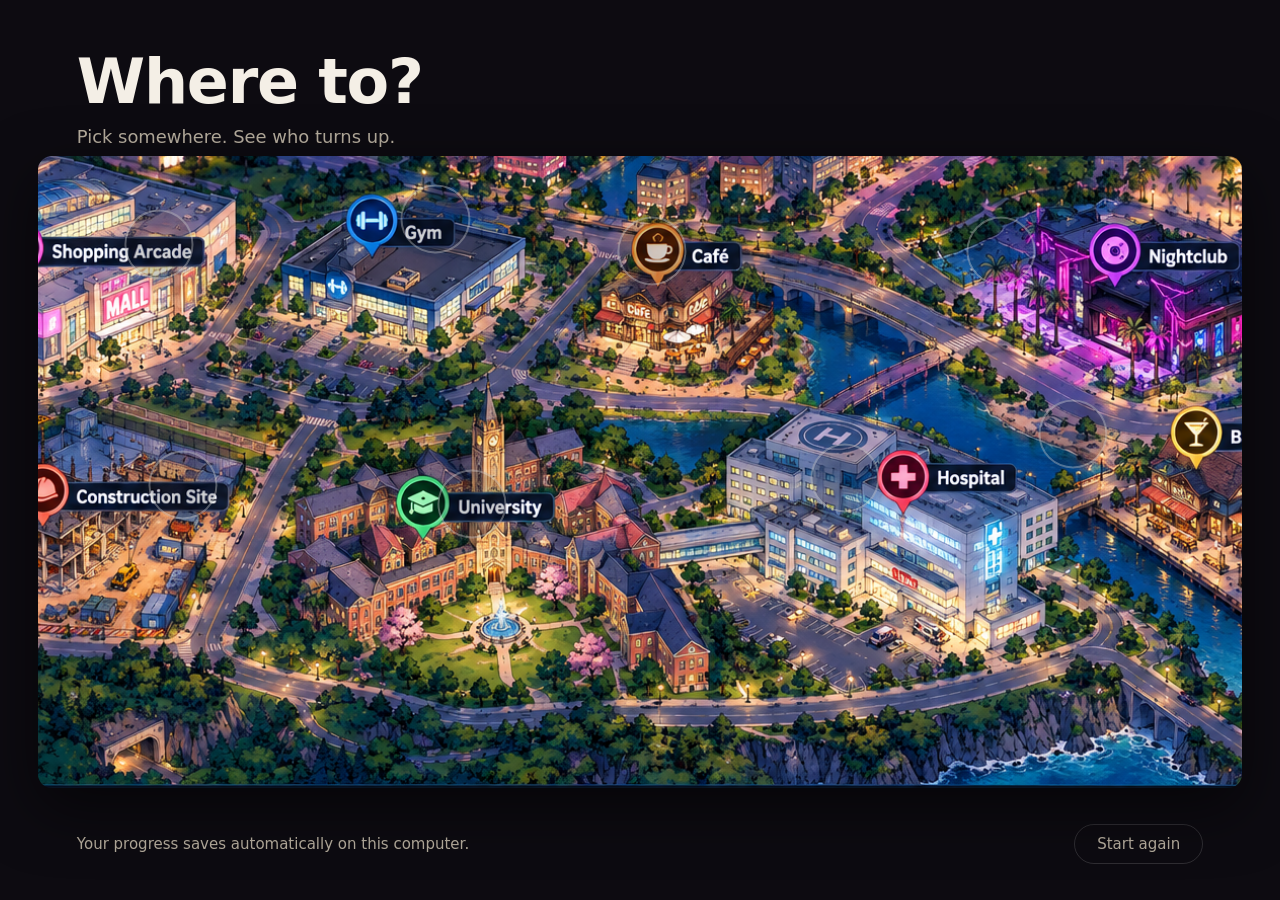
==== dating.html @ 9b951a1f "linked maps and locations" ====
<!DOCTYPE html>
<!--
  ================================================================
   WIPE OUT - the part after the crane
  ================================================================
   Double-click this file to play. No installs, no internet needed.

   Unlike the opening game, this half is built out of ordinary web
   page elements rather than being painted onto a canvas. That is why
   the words stay sharp at any size, and why it fills whatever screen
   it is opened on.

   The script order at the bottom of this file matters:
     1. registry.js   - makes the empty shelves
     2. state.js      - how far you have got with everyone
     3. locations.js  - the places, onto the shelf
     4. each character - the people, onto the shelf
     5. validate.js   - the typo checker
     6. screens.js    - the map and the scene
     7. conversation.js - running a chat
     8. main.js       - starts everything. Must be LAST.

   ADDING A CHARACTER? Add a <script> line for them below, next to
   Mia's, or the game will never know they exist.
  ================================================================
-->
<html lang="en">
<head>
  <meta charset="utf-8">
  <meta name="viewport" content="width=device-width, initial-scale=1">
  <title>Wipe Out</title>
  <link rel="stylesheet" href="css/dating.css">
</head>
<body>

<!-- SAFETY NET: if anything goes wrong, say so on screen with
     instructions, instead of leaving a blank page. -->
<script>
  window.addEventListener('error', function (event) {
    var box = document.createElement('div');
    box.setAttribute('style',
      'position:fixed;inset:0;z-index:9999;background:#6e0000;color:#fff;' +
      'font:16px Arial,sans-serif;padding:60px;line-height:1.6');
    var where = event.filename ? event.filename.split('/').pop() + ', line ' + event.lineno : '';
    box.innerHTML =
      '<h1 style="font-size:30px;margin:0 0 20px">Oops - something broke.</h1>' +
      '<p>Press F12, click Console, copy the red line, and paste it to Claude.</p>' +
      '<p style="font-family:Consolas,monospace;opacity:.85">' +
      String(event.message || '').slice(0, 160) + '<br>' + where + '</p>';
    if (document.body) { document.body.appendChild(box); }
  });
</script>


<!-- ============ THE MAP ============ -->
<section id="map-screen" class="screen">
  <header class="map-header">
    <h1>Where to?</h1>
    <p class="map-sub">Pick somewhere. See who turns up.</p>
  </header>

  <div id="map-stage" class="map-stage">
    <img class="map-image" src="assest/Place/Map.png" alt="A map of the town">
    <div id="map-pins" class="map-pins"></div>
  </div>

  <footer class="map-footer">
    <p id="save-hint"></p>
    <button id="wipe-button" class="plain-button">Start again</button>
  </footer>
</section>


<!-- ============ WHO IS HERE ============ -->
<!-- Shown when a place has nobody in it, or more than one person. -->
<section id="people-screen" class="screen" hidden>
  <div class="people-panel">
    <h2 id="people-title"></h2>
    <div id="people-list" class="people-list"></div>
  </div>
</section>


<!-- ============ A SCENE ============ -->
<section id="scene-screen" class="screen" hidden>
  <div id="scene-bg" class="scene-bg"></div>
  <img id="scene-sprite" class="sprite anchor-right" alt="">

  <div id="dialogue" class="dialogue">
    <p id="speaker" class="speaker"></p>
    <p id="line" class="line"></p>
    <div id="replies" class="replies"></div>
    <span id="continue-prompt" class="continue-prompt" hidden>click, or press Space</span>
  </div>
</section>


<!-- ============ PROBLEMS IN THE CHARACTER FILES ============ -->
<aside id="problems" class="problems" hidden></aside>


<!-- The game's files, in load order. -->
<script src="js/dating/registry.js"></script>
<script src="js/dating/state.js"></script>

<!-- The places -->
<script src="data/locations.js"></script>

<!-- The people. One line per character. -->
<script src="characters/mia/mia.js"></script>

<!-- The machinery. main.js must stay last. -->
<script src="js/dating/validate.js"></script>
<script src="js/dating/screens.js"></script>
<script src="js/dating/conversation.js"></script>
<script src="js/dating/main.js"></script>

</body>
</html>
---- css/dating.css ----
/* ================================================================
   WIPE OUT - the part after the crane
   ================================================================
   Everything about how this half LOOKS is in this one file. Colours,
   sizes, spacing. If you want to retheme the game, you only need to
   be in here.

   The colours are listed once at the top, as "variables". Change one
   of those and it updates everywhere it is used.
   ================================================================ */

:root {
  --ink:        #f4efe6;   /* the main text */
  --ink-dim:    #b6ad9e;   /* quieter text */
  --panel:      rgba(18, 16, 22, 0.82);   /* the dialogue box */
  --panel-edge: rgba(255, 255, 255, 0.14);
  --accent:     #ffc861;   /* character names, highlights */
  --reply:      rgba(255, 255, 255, 0.07);
  --reply-hot:  rgba(255, 200, 97, 0.22); /* a reply under the mouse */
  --backdrop:   #0d0b11;   /* behind everything */
  --warn:       #ff8a80;

  --radius: 14px;
  --panel-max: 1180px;     /* the dialogue never gets wider than this */
}

* { box-sizing: border-box; }

html, body {
  margin: 0;
  height: 100%;
  background: var(--backdrop);
  color: var(--ink);
  font-family: "Segoe UI", system-ui, Arial, sans-serif;
  overflow: hidden;
}

/* Each screen fills the window. Only one is ever on show. */
.screen {
  position: fixed;
  inset: 0;
  display: flex;
  flex-direction: column;
}
.screen[hidden] { display: none; }

/* A plain, quiet button. Used for "back" and "start again". */
.plain-button {
  font: inherit;
  color: var(--ink-dim);
  background: transparent;
  border: 1px solid var(--panel-edge);
  border-radius: 999px;
  padding: 10px 22px;
  cursor: pointer;
  transition: color .15s, border-color .15s, background .15s;
}
.plain-button:hover,
.plain-button:focus-visible {
  color: var(--ink);
  border-color: var(--accent);
  background: rgba(255, 255, 255, 0.05);
}


/* ================================================================
   THE MAP
   ================================================================ */

.map-header {
  padding: 5vh 6vw 0;
  flex: 0 0 auto;
}
.map-header h1 {
  margin: 0;
  font-size: clamp(34px, 5vw, 62px);
  letter-spacing: -0.02em;
}
.map-sub {
  margin: 8px 0 0;
  color: var(--ink-dim);
  font-size: clamp(15px, 1.4vw, 20px);
}

/* The town map picture, with clickable pins floating on top of it.
   The picture keeps its own shape (aspect-ratio) at any window size,
   so a pin's x/y percentage (set in data/locations.js) always lands
   on the same spot on the picture. */
.map-stage {
  position: relative;
  flex: 1 1 auto;
  width: min(94vw, 1400px);
  max-height: 100%;
  margin: 1vh auto 4vh;
  aspect-ratio: 1534 / 624;
}
.map-image {
  width: 100%;
  height: 100%;
  display: block;
  object-fit: cover;
  border-radius: var(--radius);
  box-shadow: 0 20px 60px rgba(0, 0, 0, 0.55);
}
.map-pins {
  position: absolute;
  inset: 0;
}

/* One glowing dot sitting over a place's pin in the picture. Invisible
   until the mouse finds it, then it lights up and its name pops up. */
.location-pin {
  position: absolute;
  width: clamp(44px, 5.4vw, 86px);
  height: clamp(44px, 5.4vw, 86px);
  transform: translate(-50%, -50%);
  border-radius: 50%;
  border: 2px solid rgba(255, 255, 255, 0.3);
  background: rgba(10, 8, 14, 0.18);
  padding: 0;
  cursor: pointer;
  transition: transform .18s ease, border-color .18s ease,
              background .18s ease, box-shadow .18s ease;
}
.location-pin:hover,
.location-pin:focus-visible {
  transform: translate(-50%, -50%) scale(1.15);
  border-color: var(--accent);
  background: rgba(255, 200, 97, 0.16);
  box-shadow: 0 0 0 6px rgba(255, 200, 97, 0.18),
              0 0 26px 6px rgba(255, 200, 97, 0.55);
}

/* The name + who's-there card that pops up above a pin on hover. */
.pin-tip {
  position: absolute;
  left: 50%;
  top: calc(100% + 12px);
  transform: translateX(-50%) translateY(-6px);
  min-width: 150px;
  padding: 8px 16px;
  background: var(--panel);
  border: 1px solid var(--panel-edge);
  border-radius: 10px;
  text-align: center;
  white-space: nowrap;
  opacity: 0;
  pointer-events: none;
  transition: opacity .15s ease, transform .15s ease;
}
.pin-tip::before {
  content: "";
  position: absolute;
  left: 50%;
  bottom: 100%;
  transform: translateX(-50%);
  border: 6px solid transparent;
  border-bottom-color: var(--panel-edge);
}
.location-pin:hover .pin-tip,
.location-pin:focus-visible .pin-tip {
  opacity: 1;
  transform: translateX(-50%) translateY(0);
}
.pin-name {
  display: block;
  font-size: 16px;
  font-weight: 600;
}
.pin-who {
  display: block;
  margin-top: 3px;
  font-size: 13px;
  color: var(--accent);
}
.pin-who.is-empty { color: var(--ink-dim); }

.map-footer {
  flex: 0 0 auto;
  display: flex;
  align-items: center;
  justify-content: space-between;
  gap: 20px;
  padding: 0 6vw 4vh;
  color: var(--ink-dim);
  font-size: 15px;
}
.map-footer p { margin: 0; }


/* ================================================================
   WHO IS HERE
   ================================================================ */

#people-screen {
  background-size: cover;
  background-position: center;
  align-items: center;
  justify-content: center;
}
/* Darken whatever background is behind the panel. */
#people-screen::before {
  content: "";
  position: absolute;
  inset: 0;
  background: rgba(8, 7, 11, 0.74);
}

.people-panel {
  position: relative;
  background: var(--panel);
  border: 1px solid var(--panel-edge);
  border-radius: var(--radius);
  padding: 46px 52px;
  max-width: 760px;
  text-align: center;
}
.people-panel h2 {
  margin: 0 0 28px;
  font-size: clamp(26px, 3vw, 38px);
}

.people-list {
  display: flex;
  flex-wrap: wrap;
  gap: 18px;
  justify-content: center;
  align-items: center;
}

.person-button {
  display: flex;
  flex-direction: column;
  align-items: center;
  gap: 10px;
  width: 150px;
  padding: 16px;
  font: inherit;
  font-size: 18px;
  color: var(--ink);
  background: var(--reply);
  border: 1px solid var(--panel-edge);
  border-radius: var(--radius);
  cursor: pointer;
  transition: background .15s, border-color .15s;
}
.person-button:hover,
.person-button:focus-visible {
  background: var(--reply-hot);
  border-color: var(--accent);
}
.person-portrait {
  width: 84px;
  height: 84px;
  object-fit: cover;
  object-position: top center;
  border-radius: 50%;
  background: #262b38;
}

.nobody-here {
  width: 100%;
  margin: 0 0 24px;
  color: var(--ink-dim);
  font-size: 19px;
}


/* ================================================================
   A SCENE
   ================================================================ */

.scene-bg {
  position: absolute;
  inset: 0;
  background-size: cover;
  background-position: center;
}

/* The character. Stands on the bottom of the screen, scaling with the
   window so they are never cut off on a small laptop. */
.sprite {
  position: absolute;
  bottom: 0;
  height: min(78vh, 900px);
  width: auto;
  object-fit: contain;
  object-position: bottom center;
  /* Lifted clear of the dialogue box, which sits over the bottom. */
  bottom: 14vh;
  filter: drop-shadow(0 18px 40px rgba(0, 0, 0, 0.55));
  pointer-events: none;
}
.anchor-left   { left: 8vw;  }
.anchor-right  { right: 8vw; }
.anchor-centre { left: 50%; transform: translateX(-50%); }

/* The dialogue box. */
.dialogue {
  position: absolute;
  left: 50%;
  transform: translateX(-50%);
  bottom: 4vh;
  width: min(var(--panel-max), 88vw);
  background: var(--panel);
  backdrop-filter: blur(9px);
  border: 1px solid var(--panel-edge);
  border-radius: var(--radius);
  padding: 30px 38px 26px;
  cursor: pointer;
}

.speaker {
  margin: 0 0 10px;
  color: var(--accent);
  font-size: clamp(17px, 1.6vw, 22px);
  font-weight: 700;
  letter-spacing: 0.06em;
  text-transform: uppercase;
}

.line {
  margin: 0;
  font-size: clamp(19px, 2vw, 29px);
  line-height: 1.45;
  min-height: 2.9em;   /* stops the box jumping about between short
                          and long lines */
}

/* Up to four replies. Two columns on a wide screen, one on a narrow. */
.replies {
  display: grid;
  grid-template-columns: repeat(auto-fit, minmax(300px, 1fr));
  gap: 12px;
  margin-top: 20px;
}
.replies:empty { margin-top: 0; }

.reply {
  font: inherit;
  font-size: clamp(16px, 1.4vw, 20px);
  text-align: left;
  color: var(--ink);
  background: var(--reply);
  border: 1px solid var(--panel-edge);
  border-left: 3px solid transparent;
  border-radius: 10px;
  padding: 15px 20px;
  cursor: pointer;
  transition: background .14s, border-color .14s, transform .14s;
}
.reply:hover,
.reply:focus-visible {
  background: var(--reply-hot);
  border-color: var(--accent);
  border-left-color: var(--accent);
  transform: translateX(3px);
}
.reply-leave { color: var(--ink-dim); }

.continue-prompt {
  display: block;
  margin-top: 16px;
  text-align: right;
  font-size: 14px;
  color: var(--ink-dim);
  animation: pulse 1.6s ease-in-out infinite;
}
@keyframes pulse {
  0%, 100% { opacity: 0.35; }
  50%      { opacity: 1; }
}


/* ================================================================
   PROBLEMS PANEL
   ================================================================
   Only appears when the checker finds a mistake in a character file.
   ================================================================ */

.problems {
  position: fixed;
  right: 18px;
  bottom: 18px;
  z-index: 50;
  max-width: 560px;
  max-height: 55vh;
  overflow-y: auto;
  background: #2a1414;
  border: 1px solid var(--warn);
  border-radius: var(--radius);
  padding: 20px 24px;
  font-size: 14px;
  line-height: 1.55;
}
.problems[hidden] { display: none; }
.problems h2 {
  margin: 0 0 12px;
  font-size: 17px;
  color: var(--warn);
}
.problems ul {
  margin: 0 0 16px;
  padding-left: 20px;
}
.problems li { margin-bottom: 8px; }


/* On a phone or a very narrow window, give the text more room. */
@media (max-width: 700px) {
  .dialogue { padding: 22px 22px 20px; bottom: 2vh; width: 94vw; }
  .sprite   { height: 58vh; bottom: 24vh; }
  .map-stage { width: 96vw; margin: 1vh auto 3vh; }
}
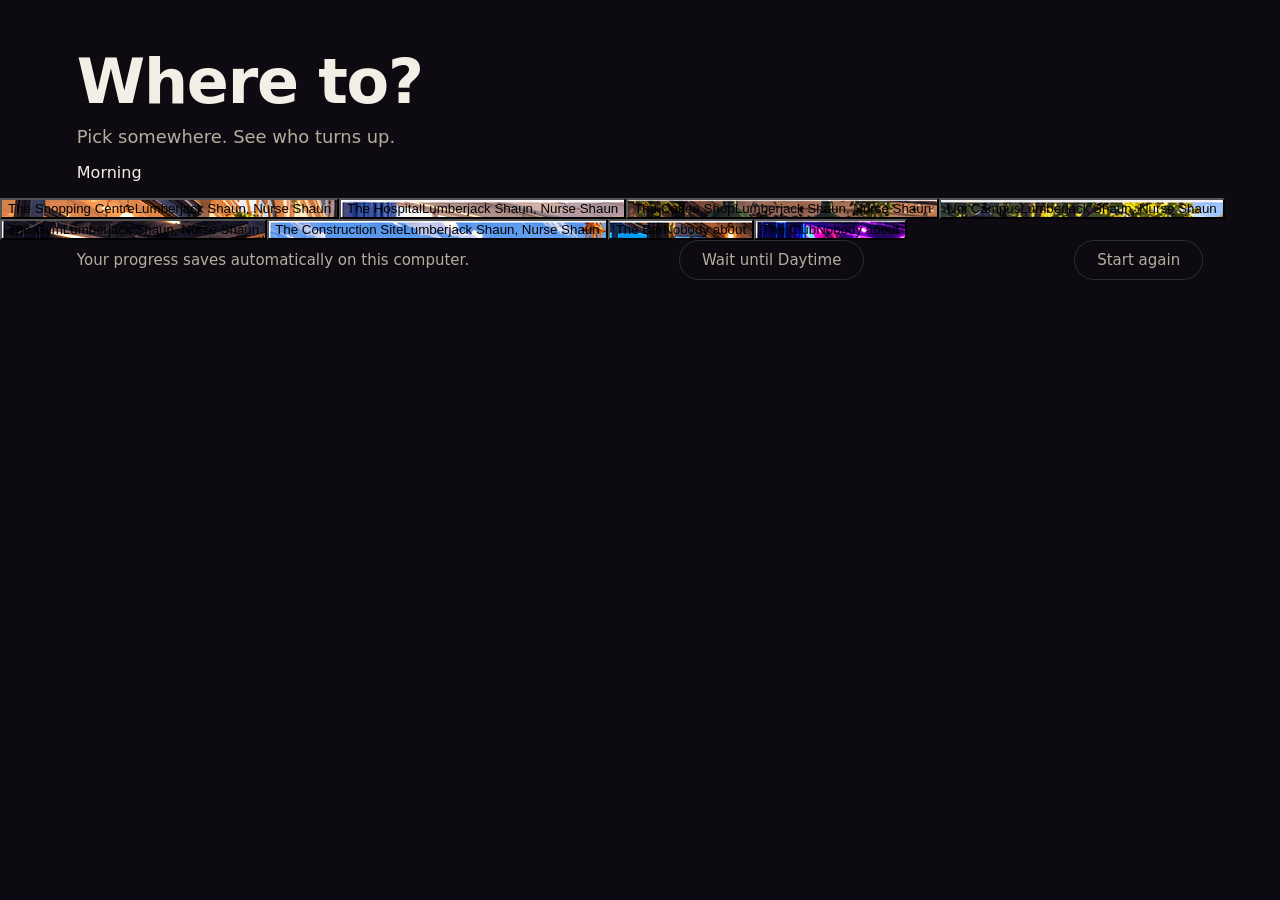
==== commit bcb8ada9: "AHHHH" ====
--- a/dating.html
+++ b/dating.html
@@ -57,15 +57,15 @@
   <header class="map-header">
     <h1>Where to?</h1>
     <p class="map-sub">Pick somewhere. See who turns up.</p>
+    <!-- Who is out depends on the hour, so the hour has to be visible. -->
+    <p id="time-of-day" class="time-of-day"></p>
   </header>
 
-  <div id="map-stage" class="map-stage">
-    <img class="map-image" src="assest/Place/Map.png" alt="A map of the town">
-    <div id="map-pins" class="map-pins"></div>
-  </div>
+  <div id="map-grid" class="map-grid"></div>
 
   <footer class="map-footer">
     <p id="save-hint"></p>
+    <button id="wait-button" class="plain-button"></button>
     <button id="wipe-button" class="plain-button">Start again</button>
   </footer>
 </section>
@@ -107,7 +107,10 @@
 <script src="data/locations.js"></script>
 
 <!-- The people. One line per character. -->
-<script src="characters/mia/mia.js"></script>
+<script src="characters/goth/goth.js"></script>
+<script src="characters/lumberjack/lumberjack.js"></script>
+<script src="characters/nurse/nurse.js"></script>
+<script src="characters/party/party.js"></script>
 
 <!-- The machinery. main.js must stay last. -->
 <script src="js/dating/validate.js"></script>
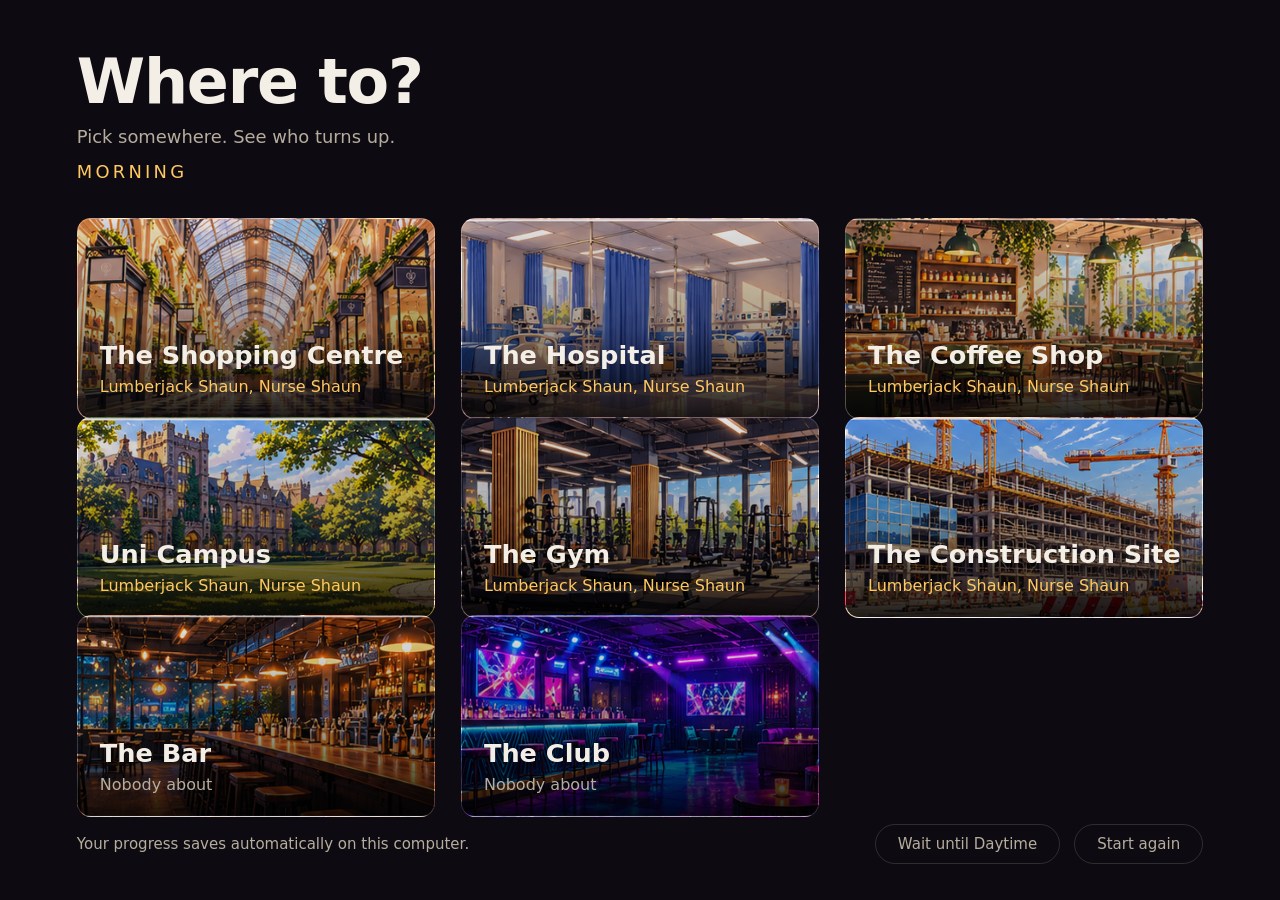
==== commit 5c84daf9: "AHHHHH" ====
--- a/dating.html
+++ b/dating.html
@@ -16,9 +16,10 @@
      3. locations.js  - the places, onto the shelf
      4. each character - the people, onto the shelf
      5. validate.js   - the typo checker
-     6. screens.js    - the map and the scene
-     7. conversation.js - running a chat
-     8. main.js       - starts everything. Must be LAST.
+     6. pictures.js   - rubs the white background off the people
+     7. screens.js    - the map and the scene
+     8. conversation.js - running a chat
+     9. main.js       - starts everything. Must be LAST.
 
    ADDING A CHARACTER? Add a <script> line for them below, next to
    Mia's, or the game will never know they exist.
@@ -114,6 +115,7 @@
 
 <!-- The machinery. main.js must stay last. -->
 <script src="js/dating/validate.js"></script>
+<script src="js/dating/pictures.js"></script>
 <script src="js/dating/screens.js"></script>
 <script src="js/dating/conversation.js"></script>
 <script src="js/dating/main.js"></script>
--- a/css/dating.css
+++ b/css/dating.css
@@ -82,110 +82,91 @@
   font-size: clamp(15px, 1.4vw, 20px);
 }
 
-/* The town map picture, with clickable pins floating on top of it.
-   The picture keeps its own shape (aspect-ratio) at any window size,
-   so a pin's x/y percentage (set in data/locations.js) always lands
-   on the same spot on the picture. */
-.map-stage {
+/* The time of day. Who is out depends on it, so it is the second most
+   important thing on the map after the places themselves. */
+.time-of-day {
+  margin: 14px 0 0;
+  color: var(--accent);
+  font-size: clamp(15px, 1.4vw, 20px);
+  letter-spacing: 0.18em;
+  text-transform: uppercase;
+}
+
+/* The location cards. They lay themselves out in as many columns as
+   fit, so this works on a laptop or a big meeting-room screen. */
+.map-grid {
+  flex: 1 1 auto;
+  display: grid;
+  grid-template-columns: repeat(auto-fill, minmax(320px, 1fr));
+  gap: 26px;
+  align-content: start;
+  padding: 4vh 6vw;
+  overflow-y: auto;
+}
+
+.location-card {
   position: relative;
-  flex: 1 1 auto;
-  width: min(94vw, 1400px);
-  max-height: 100%;
-  margin: 1vh auto 4vh;
-  aspect-ratio: 1534 / 624;
-}
-.map-image {
-  width: 100%;
-  height: 100%;
-  display: block;
-  object-fit: cover;
-  border-radius: var(--radius);
-  box-shadow: 0 20px 60px rgba(0, 0, 0, 0.55);
-}
-.map-pins {
+  aspect-ratio: 16 / 9;
+  border: 1px solid var(--panel-edge);
+  border-radius: var(--radius);
+  overflow: hidden;
+  cursor: pointer;
+  padding: 0;
+  background-color: #1a1720;
+  background-size: cover;
+  background-position: center;
+  text-align: left;
+  font: inherit;
+  color: var(--ink);
+  transition: transform .18s ease, border-color .18s ease;
+}
+.location-card:hover,
+.location-card:focus-visible {
+  transform: translateY(-4px);
+  border-color: var(--accent);
+}
+
+/* A dark wash so the words stay readable over any picture. */
+.location-shade {
   position: absolute;
   inset: 0;
-}
-
-/* One glowing dot sitting over a place's pin in the picture. Invisible
-   until the mouse finds it, then it lights up and its name pops up. */
-.location-pin {
-  position: absolute;
-  width: clamp(44px, 5.4vw, 86px);
-  height: clamp(44px, 5.4vw, 86px);
-  transform: translate(-50%, -50%);
-  border-radius: 50%;
-  border: 2px solid rgba(255, 255, 255, 0.3);
-  background: rgba(10, 8, 14, 0.18);
-  padding: 0;
-  cursor: pointer;
-  transition: transform .18s ease, border-color .18s ease,
-              background .18s ease, box-shadow .18s ease;
-}
-.location-pin:hover,
-.location-pin:focus-visible {
-  transform: translate(-50%, -50%) scale(1.15);
-  border-color: var(--accent);
-  background: rgba(255, 200, 97, 0.16);
-  box-shadow: 0 0 0 6px rgba(255, 200, 97, 0.18),
-              0 0 26px 6px rgba(255, 200, 97, 0.55);
-}
-
-/* The name + who's-there card that pops up above a pin on hover. */
-.pin-tip {
-  position: absolute;
-  left: 50%;
-  top: calc(100% + 12px);
-  transform: translateX(-50%) translateY(-6px);
-  min-width: 150px;
-  padding: 8px 16px;
-  background: var(--panel);
-  border: 1px solid var(--panel-edge);
-  border-radius: 10px;
-  text-align: center;
-  white-space: nowrap;
-  opacity: 0;
-  pointer-events: none;
-  transition: opacity .15s ease, transform .15s ease;
-}
-.pin-tip::before {
-  content: "";
-  position: absolute;
-  left: 50%;
-  bottom: 100%;
-  transform: translateX(-50%);
-  border: 6px solid transparent;
-  border-bottom-color: var(--panel-edge);
-}
-.location-pin:hover .pin-tip,
-.location-pin:focus-visible .pin-tip {
-  opacity: 1;
-  transform: translateX(-50%) translateY(0);
-}
-.pin-name {
-  display: block;
+  background: linear-gradient(to top,
+              rgba(0, 0, 0, 0.88) 0%,
+              rgba(0, 0, 0, 0.35) 45%,
+              rgba(0, 0, 0, 0.1) 100%);
+}
+
+.location-name {
+  position: absolute;
+  left: 22px;
+  bottom: 48px;
+  font-size: clamp(20px, 2vw, 28px);
+  font-weight: 600;
+}
+.location-who {
+  position: absolute;
+  left: 22px;
+  bottom: 22px;
   font-size: 16px;
-  font-weight: 600;
-}
-.pin-who {
-  display: block;
-  margin-top: 3px;
-  font-size: 13px;
   color: var(--accent);
 }
-.pin-who.is-empty { color: var(--ink-dim); }
+.location-who.is-empty { color: var(--ink-dim); }
 
 .map-footer {
   flex: 0 0 auto;
   display: flex;
   align-items: center;
-  justify-content: space-between;
-  gap: 20px;
+  gap: 14px;
   padding: 0 6vw 4vh;
   color: var(--ink-dim);
   font-size: 15px;
 }
-.map-footer p { margin: 0; }
+/* The saving note sits on the left and shoves the buttons over to the
+   right, so they stay together as a pair however many there are. */
+.map-footer p {
+  margin: 0;
+  margin-right: auto;
+}
 
 
 /* ================================================================
@@ -410,5 +391,5 @@
 @media (max-width: 700px) {
   .dialogue { padding: 22px 22px 20px; bottom: 2vh; width: 94vw; }
   .sprite   { height: 58vh; bottom: 24vh; }
-  .map-stage { width: 96vw; margin: 1vh auto 3vh; }
-}
+  .map-grid { grid-template-columns: 1fr; padding: 3vh 5vw; }
+}
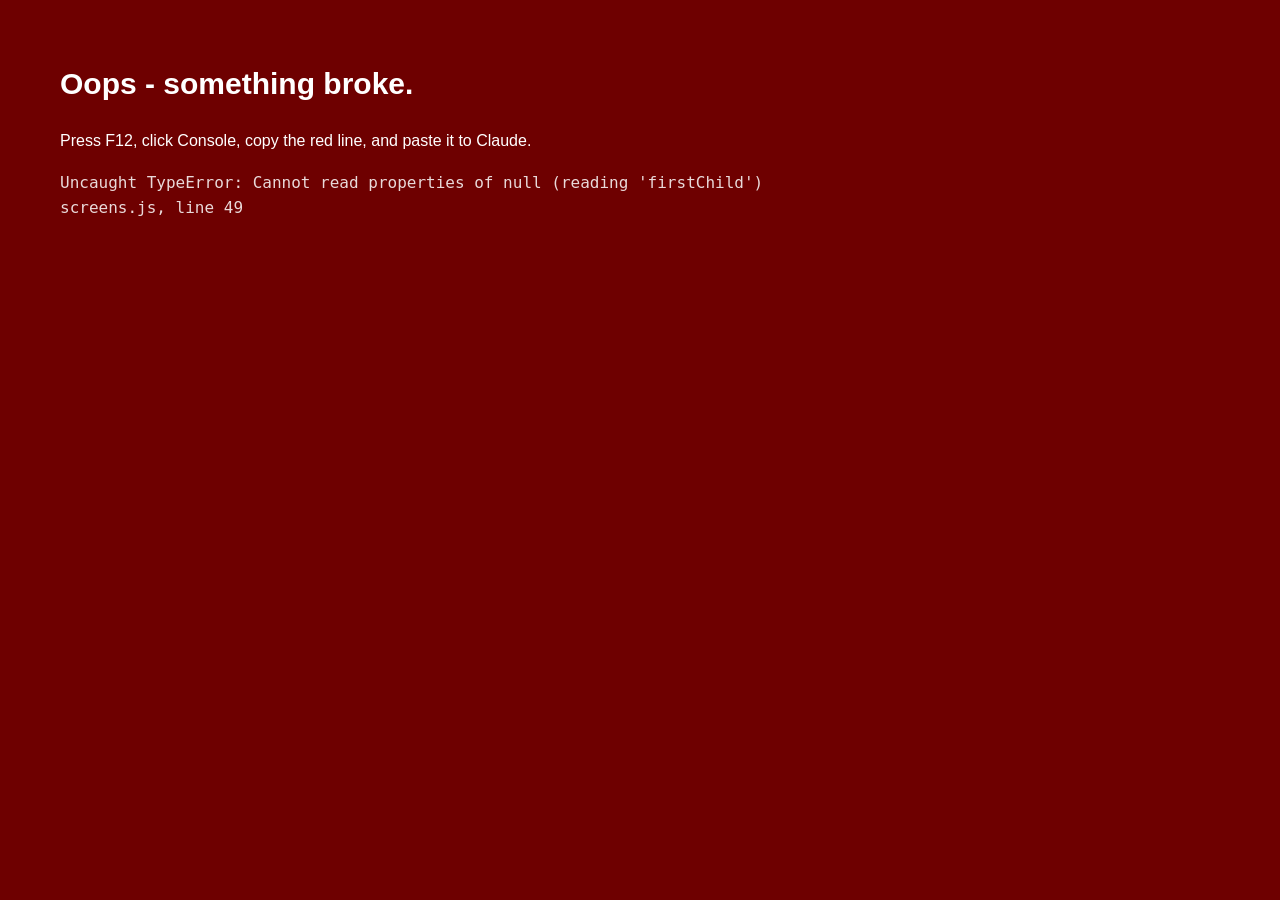
==== commit 956b4500: "Music" ====
--- a/dating.html
+++ b/dating.html
@@ -16,9 +16,9 @@
      3. locations.js  - the places, onto the shelf
      4. each character - the people, onto the shelf
      5. validate.js   - the typo checker
-     6. pictures.js   - rubs the white background off the people
-     7. screens.js    - the map and the scene
-     8. conversation.js - running a chat
+     6. screens.js    - the map and the scene
+     7. conversation.js - running a chat
+     8. music.js      - the background music
      9. main.js       - starts everything. Must be LAST.
 
    ADDING A CHARACTER? Add a <script> line for them below, next to
@@ -58,15 +58,15 @@
   <header class="map-header">
     <h1>Where to?</h1>
     <p class="map-sub">Pick somewhere. See who turns up.</p>
-    <!-- Who is out depends on the hour, so the hour has to be visible. -->
-    <p id="time-of-day" class="time-of-day"></p>
   </header>
 
-  <div id="map-grid" class="map-grid"></div>
+  <div id="map-stage" class="map-stage">
+    <img class="map-image" src="assest/Place/Map.png" alt="A map of the town">
+    <div id="map-pins" class="map-pins"></div>
+  </div>
 
   <footer class="map-footer">
     <p id="save-hint"></p>
-    <button id="wait-button" class="plain-button"></button>
     <button id="wipe-button" class="plain-button">Start again</button>
   </footer>
 </section>
@@ -100,6 +100,10 @@
 <aside id="problems" class="problems" hidden></aside>
 
 
+<!-- ============ MUSIC ON/OFF ============ -->
+<button id="music-toggle" class="music-toggle" aria-label="Mute music" title="Mute music">&#128266;</button>
+
+
 <!-- The game's files, in load order. -->
 <script src="js/dating/registry.js"></script>
 <script src="js/dating/state.js"></script>
@@ -108,16 +112,13 @@
 <script src="data/locations.js"></script>
 
 <!-- The people. One line per character. -->
-<script src="characters/goth/goth.js"></script>
-<script src="characters/lumberjack/lumberjack.js"></script>
-<script src="characters/nurse/nurse.js"></script>
-<script src="characters/party/party.js"></script>
+<script src="characters/mia/mia.js"></script>
 
 <!-- The machinery. main.js must stay last. -->
 <script src="js/dating/validate.js"></script>
-<script src="js/dating/pictures.js"></script>
 <script src="js/dating/screens.js"></script>
 <script src="js/dating/conversation.js"></script>
+<script src="js/dating/music.js"></script>
 <script src="js/dating/main.js"></script>
 
 </body>
--- a/css/dating.css
+++ b/css/dating.css
@@ -82,91 +82,110 @@
   font-size: clamp(15px, 1.4vw, 20px);
 }
 
-/* The time of day. Who is out depends on it, so it is the second most
-   important thing on the map after the places themselves. */
-.time-of-day {
-  margin: 14px 0 0;
+/* The town map picture, with clickable pins floating on top of it.
+   The picture keeps its own shape (aspect-ratio) at any window size,
+   so a pin's x/y percentage (set in data/locations.js) always lands
+   on the same spot on the picture. */
+.map-stage {
+  position: relative;
+  flex: 1 1 auto;
+  width: min(94vw, 1400px);
+  max-height: 100%;
+  margin: 1vh auto 4vh;
+  aspect-ratio: 1534 / 624;
+}
+.map-image {
+  width: 100%;
+  height: 100%;
+  display: block;
+  object-fit: cover;
+  border-radius: var(--radius);
+  box-shadow: 0 20px 60px rgba(0, 0, 0, 0.55);
+}
+.map-pins {
+  position: absolute;
+  inset: 0;
+}
+
+/* One glowing dot sitting over a place's pin in the picture. Invisible
+   until the mouse finds it, then it lights up and its name pops up. */
+.location-pin {
+  position: absolute;
+  width: clamp(44px, 5.4vw, 86px);
+  height: clamp(44px, 5.4vw, 86px);
+  transform: translate(-50%, -50%);
+  border-radius: 50%;
+  border: 2px solid rgba(255, 255, 255, 0.3);
+  background: rgba(10, 8, 14, 0.18);
+  padding: 0;
+  cursor: pointer;
+  transition: transform .18s ease, border-color .18s ease,
+              background .18s ease, box-shadow .18s ease;
+}
+.location-pin:hover,
+.location-pin:focus-visible {
+  transform: translate(-50%, -50%) scale(1.15);
+  border-color: var(--accent);
+  background: rgba(255, 200, 97, 0.16);
+  box-shadow: 0 0 0 6px rgba(255, 200, 97, 0.18),
+              0 0 26px 6px rgba(255, 200, 97, 0.55);
+}
+
+/* The name + who's-there card that pops up above a pin on hover. */
+.pin-tip {
+  position: absolute;
+  left: 50%;
+  top: calc(100% + 12px);
+  transform: translateX(-50%) translateY(-6px);
+  min-width: 150px;
+  padding: 8px 16px;
+  background: var(--panel);
+  border: 1px solid var(--panel-edge);
+  border-radius: 10px;
+  text-align: center;
+  white-space: nowrap;
+  opacity: 0;
+  pointer-events: none;
+  transition: opacity .15s ease, transform .15s ease;
+}
+.pin-tip::before {
+  content: "";
+  position: absolute;
+  left: 50%;
+  bottom: 100%;
+  transform: translateX(-50%);
+  border: 6px solid transparent;
+  border-bottom-color: var(--panel-edge);
+}
+.location-pin:hover .pin-tip,
+.location-pin:focus-visible .pin-tip {
+  opacity: 1;
+  transform: translateX(-50%) translateY(0);
+}
+.pin-name {
+  display: block;
+  font-size: 16px;
+  font-weight: 600;
+}
+.pin-who {
+  display: block;
+  margin-top: 3px;
+  font-size: 13px;
   color: var(--accent);
-  font-size: clamp(15px, 1.4vw, 20px);
-  letter-spacing: 0.18em;
-  text-transform: uppercase;
-}
-
-/* The location cards. They lay themselves out in as many columns as
-   fit, so this works on a laptop or a big meeting-room screen. */
-.map-grid {
-  flex: 1 1 auto;
-  display: grid;
-  grid-template-columns: repeat(auto-fill, minmax(320px, 1fr));
-  gap: 26px;
-  align-content: start;
-  padding: 4vh 6vw;
-  overflow-y: auto;
-}
-
-.location-card {
-  position: relative;
-  aspect-ratio: 16 / 9;
-  border: 1px solid var(--panel-edge);
-  border-radius: var(--radius);
-  overflow: hidden;
-  cursor: pointer;
-  padding: 0;
-  background-color: #1a1720;
-  background-size: cover;
-  background-position: center;
-  text-align: left;
-  font: inherit;
-  color: var(--ink);
-  transition: transform .18s ease, border-color .18s ease;
-}
-.location-card:hover,
-.location-card:focus-visible {
-  transform: translateY(-4px);
-  border-color: var(--accent);
-}
-
-/* A dark wash so the words stay readable over any picture. */
-.location-shade {
-  position: absolute;
-  inset: 0;
-  background: linear-gradient(to top,
-              rgba(0, 0, 0, 0.88) 0%,
-              rgba(0, 0, 0, 0.35) 45%,
-              rgba(0, 0, 0, 0.1) 100%);
-}
-
-.location-name {
-  position: absolute;
-  left: 22px;
-  bottom: 48px;
-  font-size: clamp(20px, 2vw, 28px);
-  font-weight: 600;
-}
-.location-who {
-  position: absolute;
-  left: 22px;
-  bottom: 22px;
-  font-size: 16px;
-  color: var(--accent);
-}
-.location-who.is-empty { color: var(--ink-dim); }
+}
+.pin-who.is-empty { color: var(--ink-dim); }
 
 .map-footer {
   flex: 0 0 auto;
   display: flex;
   align-items: center;
-  gap: 14px;
+  justify-content: space-between;
+  gap: 20px;
   padding: 0 6vw 4vh;
   color: var(--ink-dim);
   font-size: 15px;
 }
-/* The saving note sits on the left and shoves the buttons over to the
-   right, so they stay together as a pair however many there are. */
-.map-footer p {
-  margin: 0;
-  margin-right: auto;
-}
+.map-footer p { margin: 0; }
 
 
 /* ================================================================
@@ -350,6 +369,36 @@
 @keyframes pulse {
   0%, 100% { opacity: 0.35; }
   50%      { opacity: 1; }
+}
+
+
+/* ================================================================
+   MUSIC ON/OFF BUTTON
+   ================================================================ */
+
+.music-toggle {
+  position: fixed;
+  left: 18px;
+  bottom: 18px;
+  z-index: 50;
+  width: 46px;
+  height: 46px;
+  display: flex;
+  align-items: center;
+  justify-content: center;
+  font-size: 20px;
+  background: var(--panel);
+  color: var(--ink);
+  border: 1px solid var(--panel-edge);
+  border-radius: 50%;
+  cursor: pointer;
+  transition: border-color .15s, background .15s, transform .15s;
+}
+.music-toggle:hover,
+.music-toggle:focus-visible {
+  border-color: var(--accent);
+  background: rgba(255, 255, 255, 0.08);
+  transform: scale(1.08);
 }
 
 
@@ -391,5 +440,5 @@
 @media (max-width: 700px) {
   .dialogue { padding: 22px 22px 20px; bottom: 2vh; width: 94vw; }
   .sprite   { height: 58vh; bottom: 24vh; }
-  .map-grid { grid-template-columns: 1fr; padding: 3vh 5vw; }
-}
+  .map-stage { width: 96vw; margin: 1vh auto 3vh; }
+}
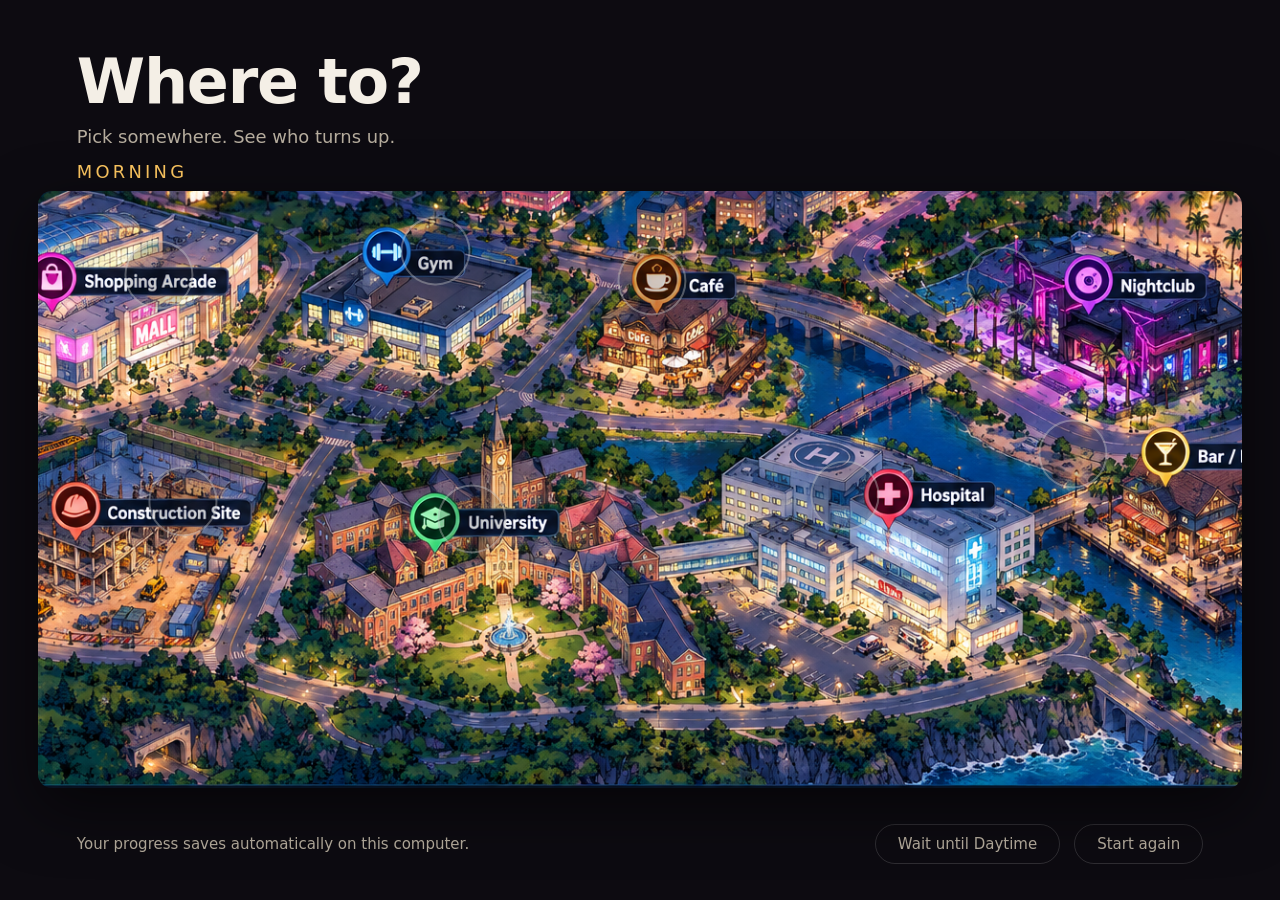
==== commit 450b3ccc: "Merge remote-tracking branch 'origin/AHHH'" ====
--- a/dating.html
+++ b/dating.html
@@ -16,9 +16,9 @@
      3. locations.js  - the places, onto the shelf
      4. each character - the people, onto the shelf
      5. validate.js   - the typo checker
-     6. screens.js    - the map and the scene
-     7. conversation.js - running a chat
-     8. music.js      - the background music
+     6. pictures.js   - rubs the white background off the people
+     7. screens.js    - the map and the scene
+     8. conversation.js - running a chat
      9. main.js       - starts everything. Must be LAST.
 
    ADDING A CHARACTER? Add a <script> line for them below, next to
@@ -58,15 +58,18 @@
   <header class="map-header">
     <h1>Where to?</h1>
     <p class="map-sub">Pick somewhere. See who turns up.</p>
+    <!-- Who is out depends on the hour, so the hour has to be visible. -->
+    <p id="time-of-day" class="time-of-day"></p>
   </header>
 
   <div id="map-stage" class="map-stage">
-    <img class="map-image" src="assest/Place/Map.png" alt="A map of the town">
+    <img class="map-image" src="assets/places/map.png" alt="A map of the town">
     <div id="map-pins" class="map-pins"></div>
   </div>
 
   <footer class="map-footer">
     <p id="save-hint"></p>
+    <button id="wait-button" class="plain-button"></button>
     <button id="wipe-button" class="plain-button">Start again</button>
   </footer>
 </section>
@@ -100,10 +103,6 @@
 <aside id="problems" class="problems" hidden></aside>
 
 
-<!-- ============ MUSIC ON/OFF ============ -->
-<button id="music-toggle" class="music-toggle" aria-label="Mute music" title="Mute music">&#128266;</button>
-
-
 <!-- The game's files, in load order. -->
 <script src="js/dating/registry.js"></script>
 <script src="js/dating/state.js"></script>
@@ -112,13 +111,16 @@
 <script src="data/locations.js"></script>
 
 <!-- The people. One line per character. -->
-<script src="characters/mia/mia.js"></script>
+<script src="characters/goth/goth.js"></script>
+<script src="characters/lumberjack/lumberjack.js"></script>
+<script src="characters/nurse/nurse.js"></script>
+<script src="characters/party/party.js"></script>
 
 <!-- The machinery. main.js must stay last. -->
 <script src="js/dating/validate.js"></script>
+<script src="js/dating/pictures.js"></script>
 <script src="js/dating/screens.js"></script>
 <script src="js/dating/conversation.js"></script>
-<script src="js/dating/music.js"></script>
 <script src="js/dating/main.js"></script>
 
 </body>
--- a/css/dating.css
+++ b/css/dating.css
@@ -80,6 +80,16 @@
   margin: 8px 0 0;
   color: var(--ink-dim);
   font-size: clamp(15px, 1.4vw, 20px);
+}
+
+/* The time of day. Who is out depends on it, so it is the second most
+   important thing on the map after the places themselves. */
+.time-of-day {
+  margin: 14px 0 0;
+  color: var(--accent);
+  font-size: clamp(15px, 1.4vw, 20px);
+  letter-spacing: 0.18em;
+  text-transform: uppercase;
 }
 
 /* The town map picture, with clickable pins floating on top of it.
@@ -179,13 +189,17 @@
   flex: 0 0 auto;
   display: flex;
   align-items: center;
-  justify-content: space-between;
-  gap: 20px;
+  gap: 14px;
   padding: 0 6vw 4vh;
   color: var(--ink-dim);
   font-size: 15px;
 }
-.map-footer p { margin: 0; }
+/* The saving note sits on the left and shoves the buttons over to the
+   right, so they stay together as a pair however many there are. */
+.map-footer p {
+  margin: 0;
+  margin-right: auto;
+}
 
 
 /* ================================================================
@@ -369,36 +383,6 @@
 @keyframes pulse {
   0%, 100% { opacity: 0.35; }
   50%      { opacity: 1; }
-}
-
-
-/* ================================================================
-   MUSIC ON/OFF BUTTON
-   ================================================================ */
-
-.music-toggle {
-  position: fixed;
-  left: 18px;
-  bottom: 18px;
-  z-index: 50;
-  width: 46px;
-  height: 46px;
-  display: flex;
-  align-items: center;
-  justify-content: center;
-  font-size: 20px;
-  background: var(--panel);
-  color: var(--ink);
-  border: 1px solid var(--panel-edge);
-  border-radius: 50%;
-  cursor: pointer;
-  transition: border-color .15s, background .15s, transform .15s;
-}
-.music-toggle:hover,
-.music-toggle:focus-visible {
-  border-color: var(--accent);
-  background: rgba(255, 255, 255, 0.08);
-  transform: scale(1.08);
 }
 
 
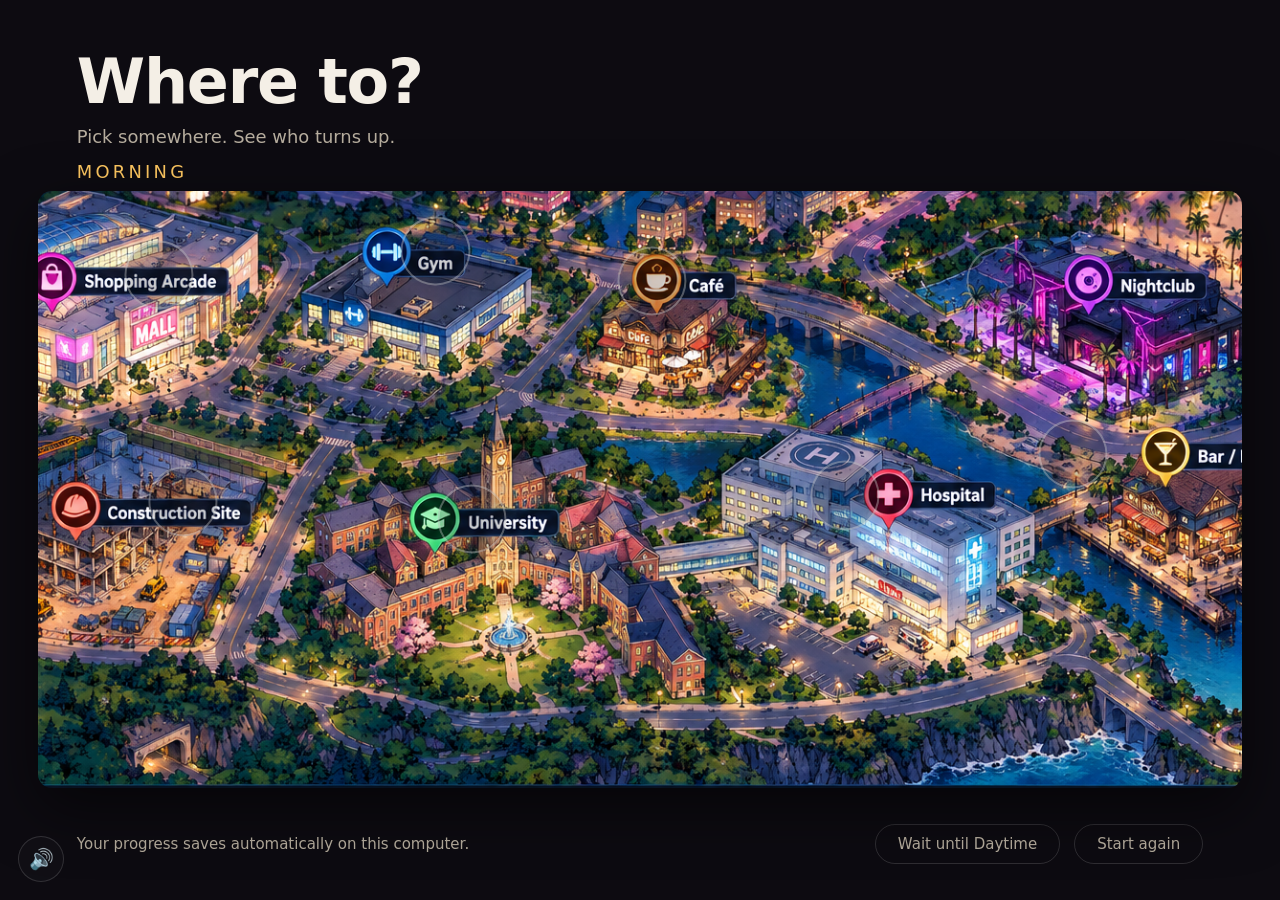
==== commit f5aab4ec: "Merge remote-tracking branch 'origin/Background'" ====
--- a/dating.html
+++ b/dating.html
@@ -19,10 +19,11 @@
      6. pictures.js   - rubs the white background off the people
      7. screens.js    - the map and the scene
      8. conversation.js - running a chat
-     9. main.js       - starts everything. Must be LAST.
+     9. music.js      - the background music
+    10. main.js       - starts everything. Must be LAST.
 
-   ADDING A CHARACTER? Add a <script> line for them below, next to
-   Mia's, or the game will never know they exist.
+   ADDING A CHARACTER? Add a <script> line for them below, next to the
+   others, or the game will never know they exist.
   ================================================================
 -->
 <html lang="en">
@@ -103,6 +104,10 @@
 <aside id="problems" class="problems" hidden></aside>
 
 
+<!-- ============ MUSIC ON/OFF ============ -->
+<button id="music-toggle" class="music-toggle" aria-label="Mute music" title="Mute music">&#128266;</button>
+
+
 <!-- The game's files, in load order. -->
 <script src="js/dating/registry.js"></script>
 <script src="js/dating/state.js"></script>
@@ -121,6 +126,7 @@
 <script src="js/dating/pictures.js"></script>
 <script src="js/dating/screens.js"></script>
 <script src="js/dating/conversation.js"></script>
+<script src="js/dating/music.js"></script>
 <script src="js/dating/main.js"></script>
 
 </body>
--- a/css/dating.css
+++ b/css/dating.css
@@ -383,6 +383,36 @@
 @keyframes pulse {
   0%, 100% { opacity: 0.35; }
   50%      { opacity: 1; }
+}
+
+
+/* ================================================================
+   MUSIC ON/OFF BUTTON
+   ================================================================ */
+
+.music-toggle {
+  position: fixed;
+  left: 18px;
+  bottom: 18px;
+  z-index: 50;
+  width: 46px;
+  height: 46px;
+  display: flex;
+  align-items: center;
+  justify-content: center;
+  font-size: 20px;
+  background: var(--panel);
+  color: var(--ink);
+  border: 1px solid var(--panel-edge);
+  border-radius: 50%;
+  cursor: pointer;
+  transition: border-color .15s, background .15s, transform .15s;
+}
+.music-toggle:hover,
+.music-toggle:focus-visible {
+  border-color: var(--accent);
+  background: rgba(255, 255, 255, 0.08);
+  transform: scale(1.08);
 }
 
 
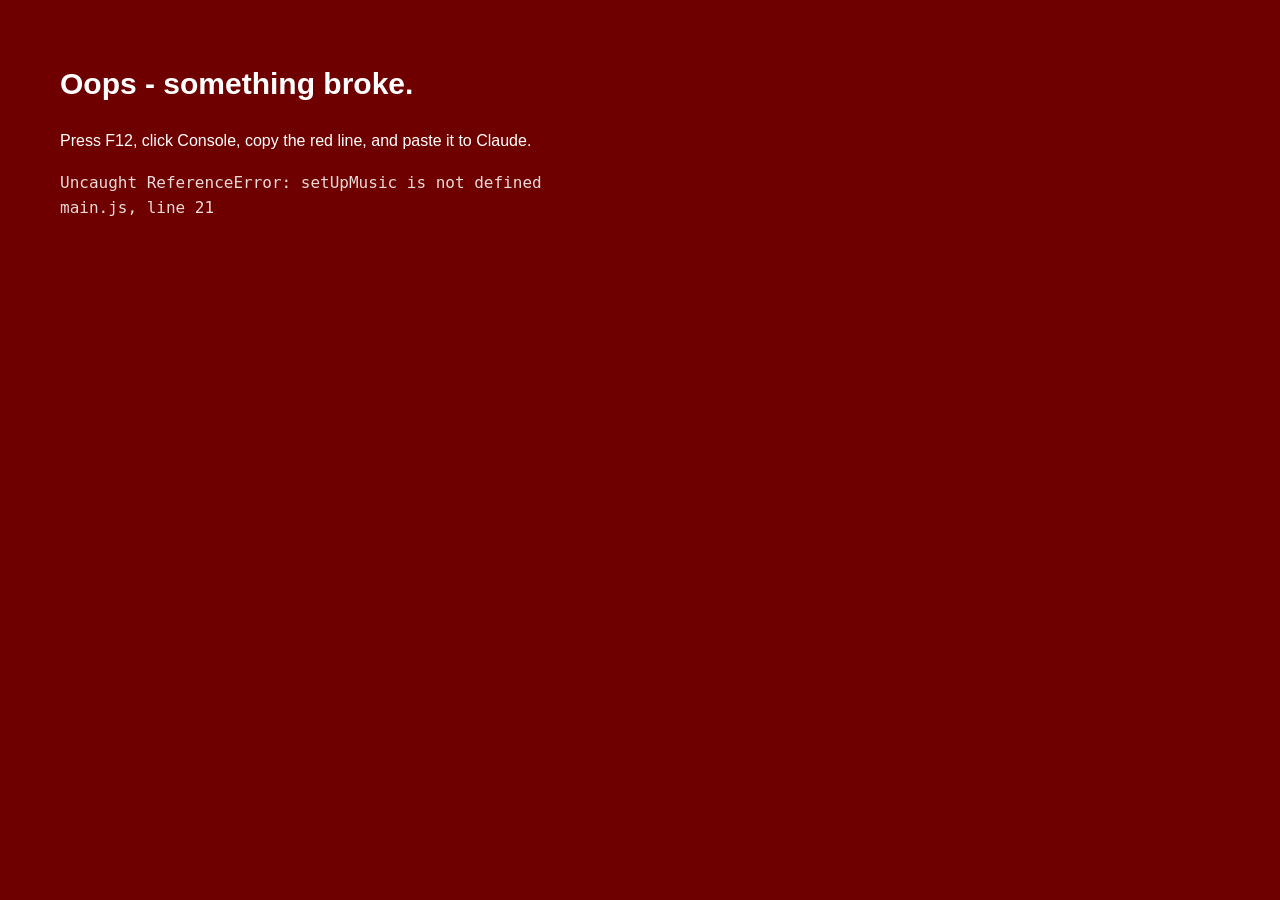
==== commit 6bc87fa0: "last hassua" ====
--- a/dating.html
+++ b/dating.html
@@ -19,11 +19,10 @@
      6. pictures.js   - rubs the white background off the people
      7. screens.js    - the map and the scene
      8. conversation.js - running a chat
-     9. music.js      - the background music
-    10. main.js       - starts everything. Must be LAST.
+     9. main.js       - starts everything. Must be LAST.
 
-   ADDING A CHARACTER? Add a <script> line for them below, next to the
-   others, or the game will never know they exist.
+   ADDING A CHARACTER? Add a <script> line for them below, next to
+   Mia's, or the game will never know they exist.
   ================================================================
 -->
 <html lang="en">
@@ -58,14 +57,22 @@
 <section id="map-screen" class="screen">
   <header class="map-header">
     <h1>Where to?</h1>
-    <p class="map-sub">Pick somewhere. See who turns up.</p>
+    <p class="map-sub">Click a pin. See who turns up.</p>
     <!-- Who is out depends on the hour, so the hour has to be visible. -->
     <p id="time-of-day" class="time-of-day"></p>
   </header>
 
-  <div id="map-stage" class="map-stage">
-    <img class="map-image" src="assets/places/map.png" alt="A map of the town">
-    <div id="map-pins" class="map-pins"></div>
+  <!-- THE TOWN MAP
+       The pins are already drawn onto the picture. The empty div on top
+       of it is where the game puts the clickable spots, one per place,
+       positioned by the mapX/mapY numbers in data/locations.js.
+       Both layers scale together, so the spots stay on their pins at
+       any window size. -->
+  <div class="map-board">
+    <div class="map-frame">
+      <img class="map-picture" src="assets/places/map.png" alt="A map of the town">
+      <div id="map-pins" class="map-pins"></div>
+    </div>
   </div>
 
   <footer class="map-footer">
@@ -104,10 +111,6 @@
 <aside id="problems" class="problems" hidden></aside>
 
 
-<!-- ============ MUSIC ON/OFF ============ -->
-<button id="music-toggle" class="music-toggle" aria-label="Mute music" title="Mute music">&#128266;</button>
-
-
 <!-- The game's files, in load order. -->
 <script src="js/dating/registry.js"></script>
 <script src="js/dating/state.js"></script>
@@ -126,7 +129,6 @@
 <script src="js/dating/pictures.js"></script>
 <script src="js/dating/screens.js"></script>
 <script src="js/dating/conversation.js"></script>
-<script src="js/dating/music.js"></script>
 <script src="js/dating/main.js"></script>
 
 </body>
--- a/css/dating.css
+++ b/css/dating.css
@@ -92,98 +92,133 @@
   text-transform: uppercase;
 }
 
-/* The town map picture, with clickable pins floating on top of it.
-   The picture keeps its own shape (aspect-ratio) at any window size,
-   so a pin's x/y percentage (set in data/locations.js) always lands
-   on the same spot on the picture. */
-.map-stage {
+/* ----------------------------------------------------------------
+   THE TOWN MAP
+   ----------------------------------------------------------------
+   The picture and the clickable pins are two layers stacked on top of
+   each other. The frame is locked to the picture's own shape
+   (1534 by 624), so both layers always scale together and a pin never
+   drifts off its building.
+
+   IF YOU EVER REPLACE map.png with a differently-shaped picture, change
+   the aspect-ratio line below to match it, or every pin will be out. */
+
+.map-board {
+  flex: 1 1 auto;
+  min-height: 0;                /* lets it shrink on a short window */
+  display: flex;
+  align-items: center;
+  justify-content: center;
+  padding: 3vh 4vw;
+}
+
+.map-frame {
   position: relative;
-  flex: 1 1 auto;
-  width: min(94vw, 1400px);
+  width: 100%;
   max-height: 100%;
-  margin: 1vh auto 4vh;
-  aspect-ratio: 1534 / 624;
-}
-.map-image {
+  aspect-ratio: 1534 / 624;     /* the shape of map.png */
+  border-radius: var(--radius);
+  box-shadow: 0 18px 50px rgba(0, 0, 0, 0.55);
+}
+
+.map-picture {
+  display: block;
   width: 100%;
   height: 100%;
-  display: block;
-  object-fit: cover;
-  border-radius: var(--radius);
-  box-shadow: 0 20px 60px rgba(0, 0, 0, 0.55);
-}
+  object-fit: contain;
+  border-radius: var(--radius);
+  user-select: none;
+  -webkit-user-drag: none;
+}
+
+/* The layer the pins live on. It sits exactly over the picture. */
 .map-pins {
   position: absolute;
   inset: 0;
 }
 
-/* One glowing dot sitting over a place's pin in the picture. Invisible
-   until the mouse finds it, then it lights up and its name pops up. */
-.location-pin {
-  position: absolute;
-  width: clamp(44px, 5.4vw, 86px);
-  height: clamp(44px, 5.4vw, 86px);
+/* ----------------------------------------------------------------
+   ONE PIN
+   ----------------------------------------------------------------
+   The pins and the place names are already painted onto the picture.
+   This is only the ring you can click, centred on the drawn pin, plus
+   a tag underneath naming whoever is there. */
+
+.map-pin {
+  position: absolute;
+  /* left and top are set by the game, from the mapX/mapY numbers in
+     data/locations.js. This pulls the ring back by half its own size
+     so it sits centred on that spot rather than hanging off it. */
   transform: translate(-50%, -50%);
+  width: clamp(34px, 3.4vw, 58px);
+  height: clamp(34px, 3.4vw, 58px);
+  padding: 0;
+  border: 0;
+  background: transparent;
+  font: inherit;
+  cursor: pointer;
+}
+
+.map-pin-ring {
+  position: absolute;
+  inset: 0;
   border-radius: 50%;
-  border: 2px solid rgba(255, 255, 255, 0.3);
-  background: rgba(10, 8, 14, 0.18);
-  padding: 0;
-  cursor: pointer;
-  transition: transform .18s ease, border-color .18s ease,
-              background .18s ease, box-shadow .18s ease;
-}
-.location-pin:hover,
-.location-pin:focus-visible {
-  transform: translate(-50%, -50%) scale(1.15);
+  border: 2px solid rgba(255, 255, 255, 0.35);
+  transition: border-color .15s, box-shadow .15s, transform .15s;
+}
+
+.map-pin:hover .map-pin-ring,
+.map-pin:focus-visible .map-pin-ring {
   border-color: var(--accent);
-  background: rgba(255, 200, 97, 0.16);
-  box-shadow: 0 0 0 6px rgba(255, 200, 97, 0.18),
-              0 0 26px 6px rgba(255, 200, 97, 0.55);
-}
-
-/* The name + who's-there card that pops up above a pin on hover. */
-.pin-tip {
-  position: absolute;
+  box-shadow: 0 0 0 5px rgba(255, 200, 97, 0.25);
+  transform: scale(1.12);
+}
+
+/* A place with somebody in it. This is the one thing the player is
+   actually scanning the map for, so it gets the loud treatment. */
+.map-pin.has-people .map-pin-ring {
+  border-color: var(--accent);
+  box-shadow: 0 0 0 4px rgba(255, 200, 97, 0.28),
+              0 0 22px rgba(255, 200, 97, 0.5);
+  animation: pin-pulse 2s ease-in-out infinite;
+}
+
+@keyframes pin-pulse {
+  0%, 100% { box-shadow: 0 0 0 4px rgba(255, 200, 97, 0.28),
+                         0 0 22px rgba(255, 200, 97, 0.45); }
+  50%      { box-shadow: 0 0 0 9px rgba(255, 200, 97, 0.12),
+                         0 0 30px rgba(255, 200, 97, 0.7); }
+}
+
+/* Who is here, on a dark tag under the pin. */
+.map-pin-who {
+  position: absolute;
+  top: 104%;
   left: 50%;
-  top: calc(100% + 12px);
-  transform: translateX(-50%) translateY(-6px);
-  min-width: 150px;
-  padding: 8px 16px;
-  background: var(--panel);
-  border: 1px solid var(--panel-edge);
-  border-radius: 10px;
-  text-align: center;
+  transform: translateX(-50%);
   white-space: nowrap;
-  opacity: 0;
-  pointer-events: none;
-  transition: opacity .15s ease, transform .15s ease;
-}
-.pin-tip::before {
-  content: "";
-  position: absolute;
-  left: 50%;
-  bottom: 100%;
-  transform: translateX(-50%);
-  border: 6px solid transparent;
-  border-bottom-color: var(--panel-edge);
-}
-.location-pin:hover .pin-tip,
-.location-pin:focus-visible .pin-tip {
-  opacity: 1;
-  transform: translateX(-50%) translateY(0);
-}
-.pin-name {
-  display: block;
-  font-size: 16px;
+  background: rgba(12, 10, 16, 0.86);
+  border: 1px solid rgba(255, 200, 97, 0.45);
+  border-radius: 999px;
+  padding: 3px 11px;
+  font-size: clamp(11px, 1vw, 15px);
   font-weight: 600;
-}
-.pin-who {
-  display: block;
-  margin-top: 3px;
-  font-size: 13px;
   color: var(--accent);
-}
-.pin-who.is-empty { color: var(--ink-dim); }
+  pointer-events: none;   /* never swallows a click meant for the pin */
+}
+
+/* On a phone-sized window the map gets too small to aim at, so let it
+   scroll sideways at a usable size instead of shrinking to nothing. */
+@media (max-width: 700px) {
+  .map-board {
+    overflow-x: auto;
+    justify-content: flex-start;
+  }
+  .map-frame {
+    width: 700px;
+    flex: 0 0 auto;
+  }
+}
 
 .map-footer {
   flex: 0 0 auto;
@@ -387,36 +422,6 @@
 
 
 /* ================================================================
-   MUSIC ON/OFF BUTTON
-   ================================================================ */
-
-.music-toggle {
-  position: fixed;
-  left: 18px;
-  bottom: 18px;
-  z-index: 50;
-  width: 46px;
-  height: 46px;
-  display: flex;
-  align-items: center;
-  justify-content: center;
-  font-size: 20px;
-  background: var(--panel);
-  color: var(--ink);
-  border: 1px solid var(--panel-edge);
-  border-radius: 50%;
-  cursor: pointer;
-  transition: border-color .15s, background .15s, transform .15s;
-}
-.music-toggle:hover,
-.music-toggle:focus-visible {
-  border-color: var(--accent);
-  background: rgba(255, 255, 255, 0.08);
-  transform: scale(1.08);
-}
-
-
-/* ================================================================
    PROBLEMS PANEL
    ================================================================
    Only appears when the checker finds a mistake in a character file.
@@ -454,5 +459,4 @@
 @media (max-width: 700px) {
   .dialogue { padding: 22px 22px 20px; bottom: 2vh; width: 94vw; }
   .sprite   { height: 58vh; bottom: 24vh; }
-  .map-stage { width: 96vw; margin: 1vh auto 3vh; }
-}
+}
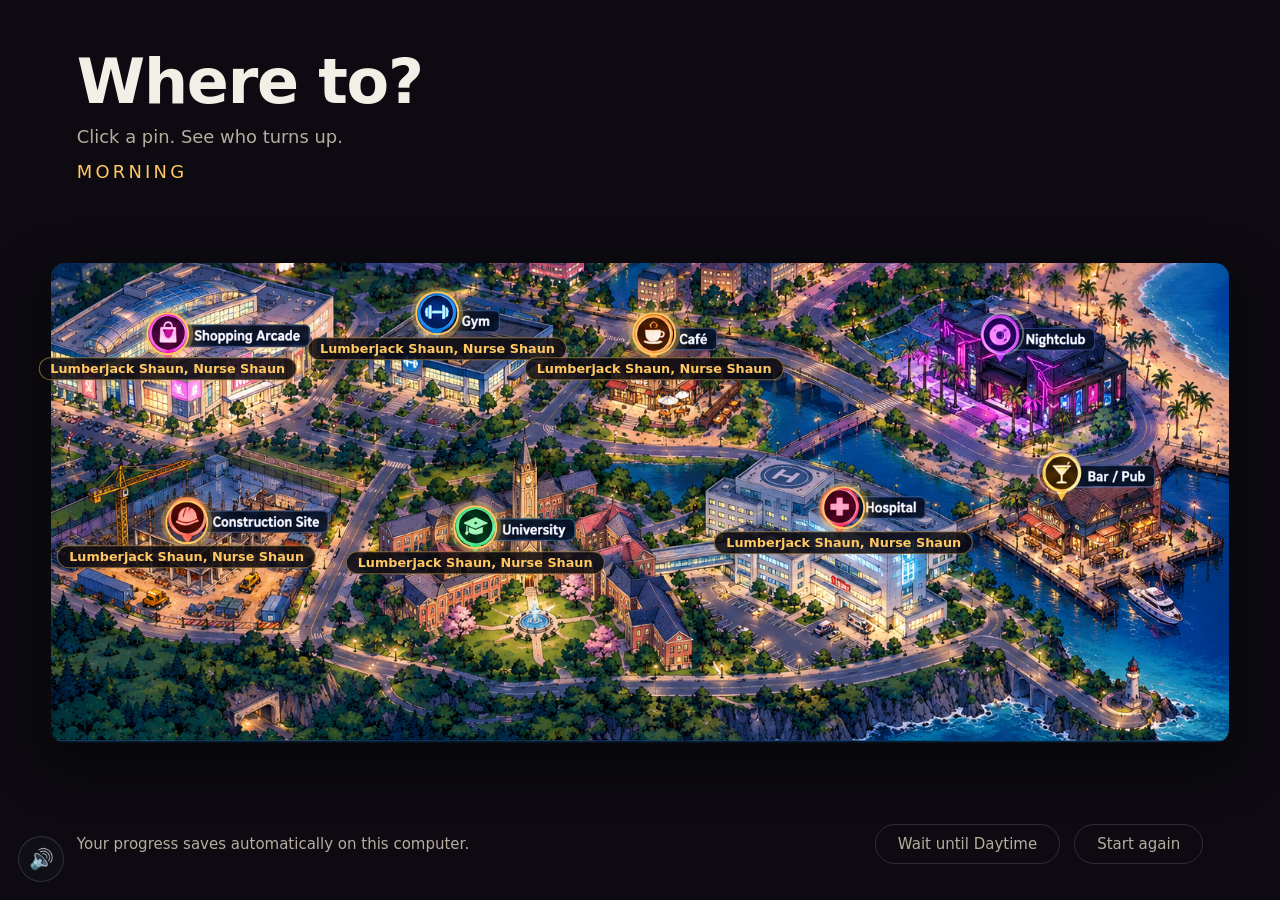
==== commit 84651655: "Merge branch 'AHHH'" ====
--- a/dating.html
+++ b/dating.html
@@ -19,10 +19,11 @@
      6. pictures.js   - rubs the white background off the people
      7. screens.js    - the map and the scene
      8. conversation.js - running a chat
-     9. main.js       - starts everything. Must be LAST.
+     9. music.js      - the background music
+    10. main.js       - starts everything. Must be LAST.
 
-   ADDING A CHARACTER? Add a <script> line for them below, next to
-   Mia's, or the game will never know they exist.
+   ADDING A CHARACTER? Add a <script> line for them below, next to the
+   others, or the game will never know they exist.
   ================================================================
 -->
 <html lang="en">
@@ -111,6 +112,10 @@
 <aside id="problems" class="problems" hidden></aside>
 
 
+<!-- ============ MUSIC ON/OFF ============ -->
+<button id="music-toggle" class="music-toggle" aria-label="Mute music" title="Mute music">&#128266;</button>
+
+
 <!-- The game's files, in load order. -->
 <script src="js/dating/registry.js"></script>
 <script src="js/dating/state.js"></script>
@@ -129,6 +134,7 @@
 <script src="js/dating/pictures.js"></script>
 <script src="js/dating/screens.js"></script>
 <script src="js/dating/conversation.js"></script>
+<script src="js/dating/music.js"></script>
 <script src="js/dating/main.js"></script>
 
 </body>
--- a/css/dating.css
+++ b/css/dating.css
@@ -422,6 +422,36 @@
 
 
 /* ================================================================
+   MUSIC ON/OFF BUTTON
+   ================================================================ */
+
+.music-toggle {
+  position: fixed;
+  left: 18px;
+  bottom: 18px;
+  z-index: 50;
+  width: 46px;
+  height: 46px;
+  display: flex;
+  align-items: center;
+  justify-content: center;
+  font-size: 20px;
+  background: var(--panel);
+  color: var(--ink);
+  border: 1px solid var(--panel-edge);
+  border-radius: 50%;
+  cursor: pointer;
+  transition: border-color .15s, background .15s, transform .15s;
+}
+.music-toggle:hover,
+.music-toggle:focus-visible {
+  border-color: var(--accent);
+  background: rgba(255, 255, 255, 0.08);
+  transform: scale(1.08);
+}
+
+
+/* ================================================================
    PROBLEMS PANEL
    ================================================================
    Only appears when the checker finds a mistake in a character file.
